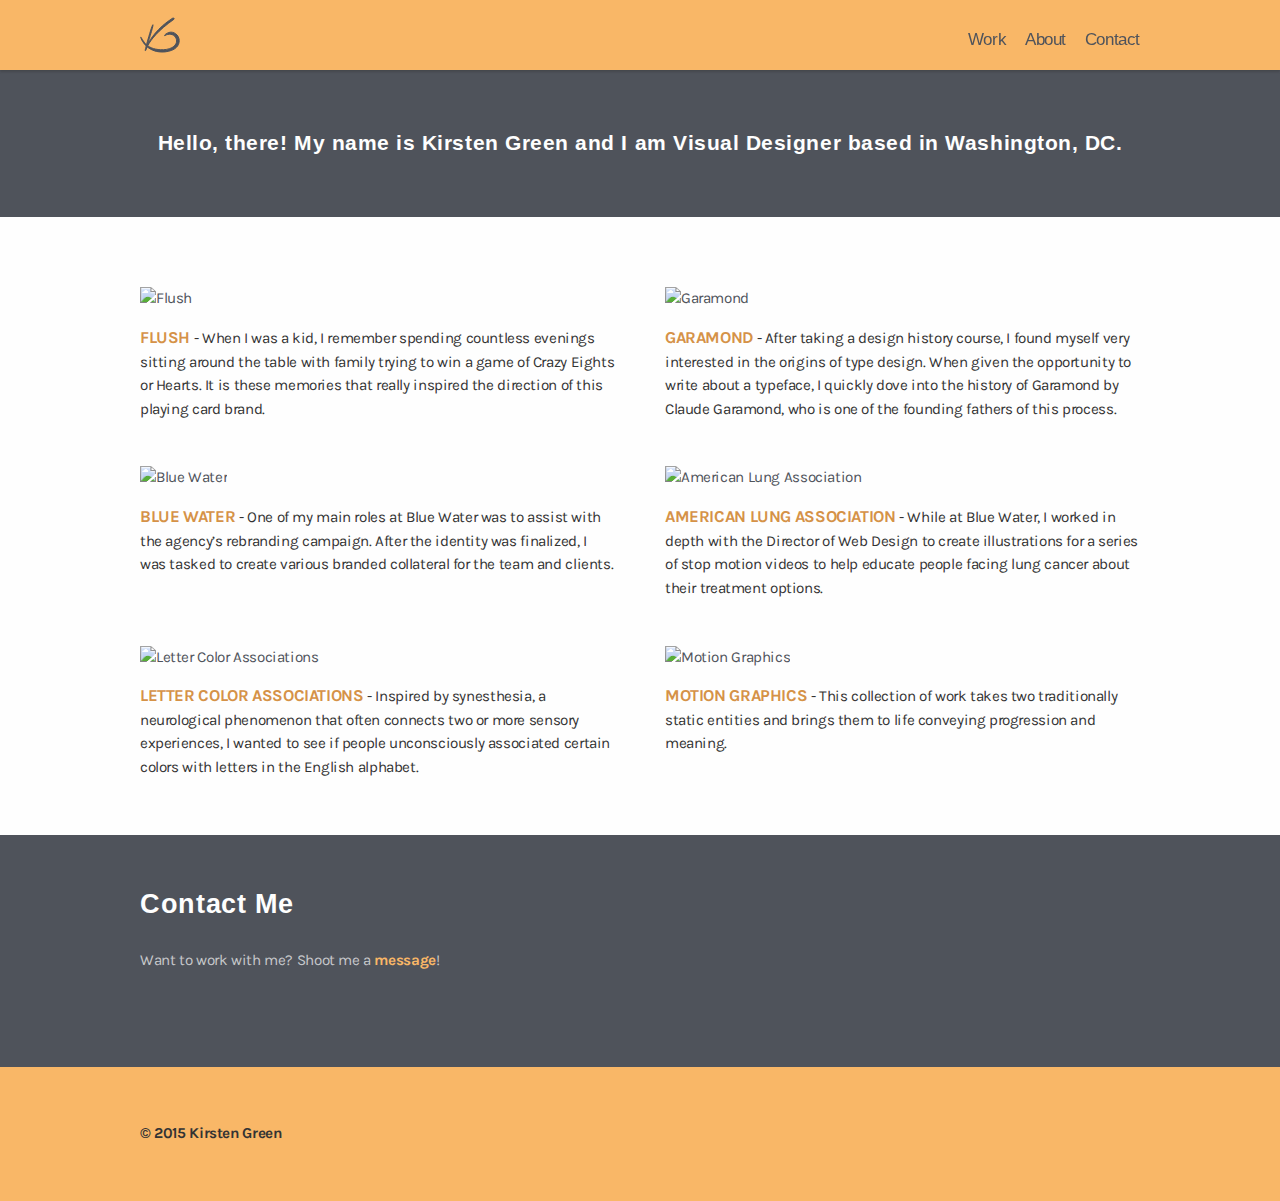
==== index.html @ ccdca575 "update: 04/20/15" ====
<!Doctype html>
<html lang="en-us">    
    <head>
        <meta charset="UTF-8">
        <title>Kirsten Green Design</title>
        <meta name="author" content="Kirsten Green">
        <meta name="description" content="Hello! My name is Kirsten Green and I am Visual Designer based in Washington, DC.">
        <meta name="viewport" content="width=device-width, initial-scale=1, maximum-scale=1">
        <link rel="icon" type="image/png" href="img/favicon.png">
        <link rel="stylesheet" href="css/normalize.css">
        <link rel="stylesheet" href="css/main.css">
        <link rel="stylesheet" href="//maxcdn.bootstrapcdn.com/font-awesome/4.3.0/css/font-awesome.min.css">
        <link rel="stylesheet" href="http://code.ionicframework.com/ionicons/2.0.1/css/ionicons.min.css">
        <script>
            (function(i,s,o,g,r,a,m){i['GoogleAnalyticsObject']=r;i[r]=i[r]||function(){
                (i[r].q=i[r].q||[]).push(arguments)},i[r].l=1*new Date();a=s.createElement(o),
                m=s.getElementsByTagName(o)[0];a.async=1;a.src=g;m.parentNode.insertBefore(a,m)
            })(window,document,'script','//www.google-analytics.com/analytics.js','ga');
            
            ga('create', 'UA-61855509-1', 'auto');
            ga('send', 'pageview');
        </script>
    </head>
    <body>
        <header>
            <div class="header-container group">
                <div class="logo">
                    <a data-scroll-nav="0"><img src="/img/kg-logo.svg" alt="Logo"></a>
                </div>
                <div class="nav">
                    <ul>
                        <li><a data-scroll-nav="1">Work</a></li>
                        <li><a href="/about.html">About</a></li>
                        <li><a data-scroll-nav="2">Contact</a></li>
                    </ul>
                </div>
            </div>
        </header>
        <div id="content">
            <div class="blue-bg" data-scroll-index="0">
                <div class="container intro">
                    <h2>Hello, there! My name is Kirsten Green and I am Visual Designer based in Washington, DC.</h2>
                </div>
            </div>
            <div class="white-bg" data-scroll-index="1">
                <div class="container work">
                    <div class="row group">
                        <div class="col-1">
                            <a href="/work/flush.html"><img src="http://placehold.it/800x500" class="cover" alt="Flush"></a>
                            <p class="show"><span class="title">Flush</span></p>
                            <p class="hide"><span class="title">Flush</span> - When I was a kid, I remember spending countless evenings sitting around the table with family trying to win a game of Crazy Eights or Hearts. It is these memories that really inspired the direction of this playing card brand.</p>
                        </div>
                        <div class="col-2">
                            <a href="/work/garamond.html"><img src="http://placehold.it/800x500" class="cover" alt="Garamond"></a>
                            <p class="show"><span class="title">Garamond</span></p>
                            <p class="hide"><span class="title">Garamond</span> - After taking a design history course, I found myself very interested in the origins of type design. When given the opportunity to write about a typeface, I quickly dove into the history of Garamond by Claude Garamond, who is one  of the founding fathers of this process.</p>
                        </div>
                    </div>
                    <div class="row group">
                        <div class="col-1">
                            <a href="/work/blue-water.html"><img src="http://placehold.it/800x500" class="cover" alt="Blue Water"></a>
                            <p class="show"><span class="title">Blue Water</span></p>
                            <p class="hide"><span class="title">Blue Water</span> - One of my main roles at  Blue Water was to assist with the agency’s rebranding campaign. After the identity was finalized, I was tasked to create various branded collateral for the team and clients.</p>
                        </div>
                        <div class="col-2">
                            <a href="/work/american-lung-association.html"><img src="http://placehold.it/800x500" class="cover" alt="American Lung Association"></a>
                            <p class="show"><span class="title">American Lung Association</span></p>
                            <p class="hide"><span class="title">American Lung Association</span> - While at Blue Water, I worked in depth with the Director of Web Design to create illustrations for a series of stop motion videos to help educate people facing lung cancer about their treatment options.</p>
                        </div>
                    </div>
                    <div class="row group">
                        <div class="col-1">
                            <a href="/work/letter-color-associations.html"><img src="http://placehold.it/800x500" class="cover" alt="Letter Color Associations"></a>
                            <p class="show"><span class="title">Letter Color Associations</span></p>
                            <p class="hide"><span class="title">Letter Color Associations</span> - Inspired by synesthesia, a neurological phenomenon that often connects two or more sensory experiences, I wanted to see  if people unconsciously associated certain colors with letters in the English alphabet.</p>
                        </div>
                        <div class="col-2">
                            <a href="/work/motion-graphics.html"><img src="http://placehold.it/800x500" class="cover" alt="Motion Graphics"></a>
                            <p class="show"><span class="title">Motion Graphics</span></p>
                            <p class="hide"><span class="title">Motion Graphics</span> - This collection of work takes two traditionally static entities and brings them to life conveying progression and meaning.</p>
                        </div>
                    </div>
                </div>
            </div>
<!--
            <div class="lightgold-bg">
                <div class="container about group">
                    
                </div>
            </div>
-->
            <div class="blue-bg" data-scroll-index="2">
                <div class="container contact group">
                    <h1>Contact Me</h1>
                    <div class="col-1">
                        <p>Want to work with me? Shoot me a <span class="text-sized-link"><a href="mailto:hello@kirstengreen.com?Subject=Hello!">message</a></span>! </p>
                        <ul>
                            <li><a href="https://dribbble.com/kirstengreen_" target="_blank"><i class="ion-social-dribbble-outline ion-lg"></i></a></li>
                            <li><a href="http://www.linkedin.com/in/greenkirsten" target="_blank"><i class="ion-social-linkedin ion-lg"></i></a></li>
<!--                            <li><a href="http://kirstengreendesign.tumblr.com" target="_blank"><i class="ion-social-tumblr ion-lg"></i></a></li>-->
                            <li><a href="https://twitter.com/kirstengreen_" target="_blank"><i class="ion-social-twitter ion-lg"></i></a></li>
                            <li><a href="http://instagram.com/kirstengreen_/" target="_blank"><i class="ion-social-instagram-outline ion-lg"></i></a></li>
                        </ul>
                    </div>
                </div>
            </div>    
        </div>
        <footer>
            <div class="gold-bg">
                <div class="container footer group">
                    <p><span class="bold">&#169; 2015 Kirsten Green</span></p>
                </div>
            </div>    
        </footer>
    </body>
<!--scripts-->
    <script src="/js/jquery-1.11.2.min.js" type="text/javascript"></script>
    <script src="/js/scrollIt.min.js" type="text/javascript"></script>
    <script>    
        $(function(){
        $.scrollIt();
        });
    </script>
</html>
---- css/main.css ----
@import url(http://fonts.googleapis.com/css?family=Arimo:700);
@import url(http://fonts.googleapis.com/css?family=Karla:400,700);


/* -------------------- UNIVERSAL STYLES */


body {
    background: rgb(249, 183, 103);
    font-family: 'Karla', sans-serif;
    color: #333;
    font-size: .95em;
    line-height: 1.55em;
    letter-spacing: -0.025em;
}

.container {
    margin: 0 auto;
    padding-top: 40px;
    padding-bottom: 40px;
    width: 85%;
    max-width: 1000px;
}

.hide {
    display: none;
}

.show {
    display: inherit;
    text-align: center;
}


/* -------------------- CONTAINER BACKGROUND BASE COLORS */


.lightgold-bg {
    background: rgb(253, 233, 209);
} 
.gold-bg {
    background: rgb(249, 183, 103);
}
.blue-bg {
    background: rgb(79, 83, 91);
}
.white-bg {
    background: rgb(254, 254, 254);
}


/* -------------------- TEXT STYLES */


h1 {
    font-family: 'Arimo', sans-serif;
    font-size: 1.75em;
    letter-spacing: .025em;
}

.about h1, .secondary-nav h1 {
    color: rgb(79, 83, 91);
}

.contact h1 {
    color: rgb(254, 254, 254);
}

h2 {
    font-family: 'Arimo', sans-serif;
    font-size: 1.5em;
    line-height: 1.5em;
    letter-spacing: .025em;
}

.intro h2 {
    color: rgb(254, 254, 254);
    font-size: 1.2em;
}

.work-title h2 {
    color: rgb(254, 254, 254);
    text-transform: uppercase;
    font-size: 2em;
    line-height: 1.2em;
}

.bold {
    font-weight: 700;
}

.bold-caps {
    font-size: 1.1em;
    font-weight: 700;
    text-transform: uppercase;
}

.title {
    font-weight: 700;
    text-transform: uppercase;
    font-size: 1.1em;
    color: rgb(213, 146, 71);   
}

.intro p, .work-title p, .contact p {
    color: rgba(254, 254, 254, .7);
}

.ion-lg {
    font-size: 1.5em;
}

.ion-arrow {
    font-size: 1em;
}

.ion-bold {
    font-weight: 700;
}

a {
    color: rgb(79, 83, 91);
    text-decoration: none;
    padding-top: 10px;
    padding-bottom: 10px;
    cursor: pointer;
    transition: 0.5s;
    -webkit-transition: 0.5s;
    -moz-transition: 0.5s;
    -o-transition: 0.5s;
}

a:hover {
    color: rgba(254, 254, 254, 0.8);
    transition: 0.5s;
    -webkit-transition: 0.5s;
    -moz-transition: 0.5s;
    -o-transition: 0.5s;
} 

.work a:hover {
    opacity: 0.75;
}

.about a, .download a, .secondary-nav a {
    color: rgb(213, 146, 71);
    text-decoration: none;
    padding-top: 10px;
    padding-bottom: 10px;
    font-weight: 700;
    font-size: 1.1em;
    transition: 0.5s;
    -webkit-transition: 0.5s;
    -moz-transition: 0.5s;
    -o-transition: 0.5s;
}

.about a:hover, .download a:hover, .secondary-nav a:hover {
    color: rgb(79, 83, 91);
    transition: 0.5s;
    -webkit-transition: 0.5s;
    -moz-transition: 0.5s;
    -o-transition: 0.5s;
}

.intro a, .work-title a, .contact a {
    color: rgb(249, 183, 103);
    text-decoration: none;
    padding-top: 10px;
    padding-bottom: 10px;
    font-weight: 700;
    font-size: 1.1em;
    transition: 0.5s;
    -webkit-transition: 0.5s;
    -moz-transition: 0.5s;
    -o-transition: 0.5s;
}

.intro a:hover, .work-title a:hover, .contact a:hover {
    color: rgba(254, 254, 254, 0.8);
    transition: 0.5s;
    -webkit-transition: 0.5s;
    -moz-transition: 0.5s;
    -o-transition: 0.5s;
}

.text-sized-link a {
    font-size: 1em;
}

.caption {
    font-size: .95em;
    text-align: center;
}


/* -------------------- HEADER STYLES */


header {
    background: rgb(249, 183, 103);
    box-shadow: 0 2px 2px rgba(51, 51, 51, 0.35);
    position: fixed;
    display: block;
    z-index: 1;
    height: 70px;
    width: 100%;
}

.header-container {
    margin: 0 auto;
    width: 85%;
    max-width: 1000px;
}

.logo {
    float: left;
    max-height: 40px;
    max-width: 40px;
    margin-top: 15px;
}

.logo img {
    width: 100%; 
}

.nav {
    float: right;
    margin-top: 13px;
}

.nav li {
    display: inline;
    padding-left: 15px;
    font-family: 'Arimo', sans-serif;
    font-size: 1.15em;
}

.nav li:first-child {
    padding-left: 0px;
}

/* -------------------- HOMEPAGE CONTENT STYLES */


.intro, .work-title {
    padding-top: 110px;
}

.cover, .img-gallery {
    width: 100%;
    padding-top: 30px;
}

.video-row {
    padding-top: 30px;
}

.video {
	position: relative;
	padding-bottom: 56.25%;
}

.video iframe {
	position: absolute;
	width: 100%;
	height: 100%;
}

.about ul, .contact ul {
    list-style-position: outside;
    padding: 0px;
}

.about li, .contact li {
    display: inline-block;
    margin-right: 10px;
}


/* -------------------- WORK CONTENT STYLES */


.snav-col-1 {
    display: none;
    }

.snav-col-2, .social-col {
    text-align: center;
}



/* -------------------- RESUME CONTENT STYLES */


.padded-row {
    padding-bottom: 40px;
}


/* -------------------- CLEARFIX */


.group:after {
    content: "";
    display: table;
    clear: both;
}


/* -------------------- MEDIA QUERIES */


/* Larger than mobile */
@media (min-width: 320px) { }


/* Larger than phablet */
@media (min-width: 640px) { 

    /* DISPLAY STYLES*/
    .show {
        display: none;
    }
    
    .hide {
        display: inherit;
    }
    
    /* STYLES */
    
    .intro h2 {
    font-size: 1.4em;
    }
    
    /* SECONDARY NAV COLUMNS */   
    .snav-col-1 {
        display: inherit;
        float:left;
        width: 47.5%;
    }

    .snav-col-2 {
        float: right;
        width: 47.5%;
        text-align: right;
    }
}


/* Larger than tablet */
@media (min-width: 768px) {
    
    /* SECONDARY NAV COLUMNS */   
    .snav-col-1, .contact-col-1 {
        float:left;
        width: 47.5%;
    }

    .snav-col-2, .contact-col-2 {
        float: right;
        width: 47.5%;
    }
    
}


/* Larger than desktop */
@media (min-width: 960px) {
    
    /* COLUMNS */
        /* COLUMNS */   
    .col-1 {
        float:left;
        width: 47.5%;
    }

    .col-2 {
        float: right;
        width: 47.5%;
    }

    
    /* STYLES */
    .intro, .work-title {
        text-align: center;
    }
    
}


/* Larger than Desktop HD */
@media (min-width: 1200px) {
 
    
}
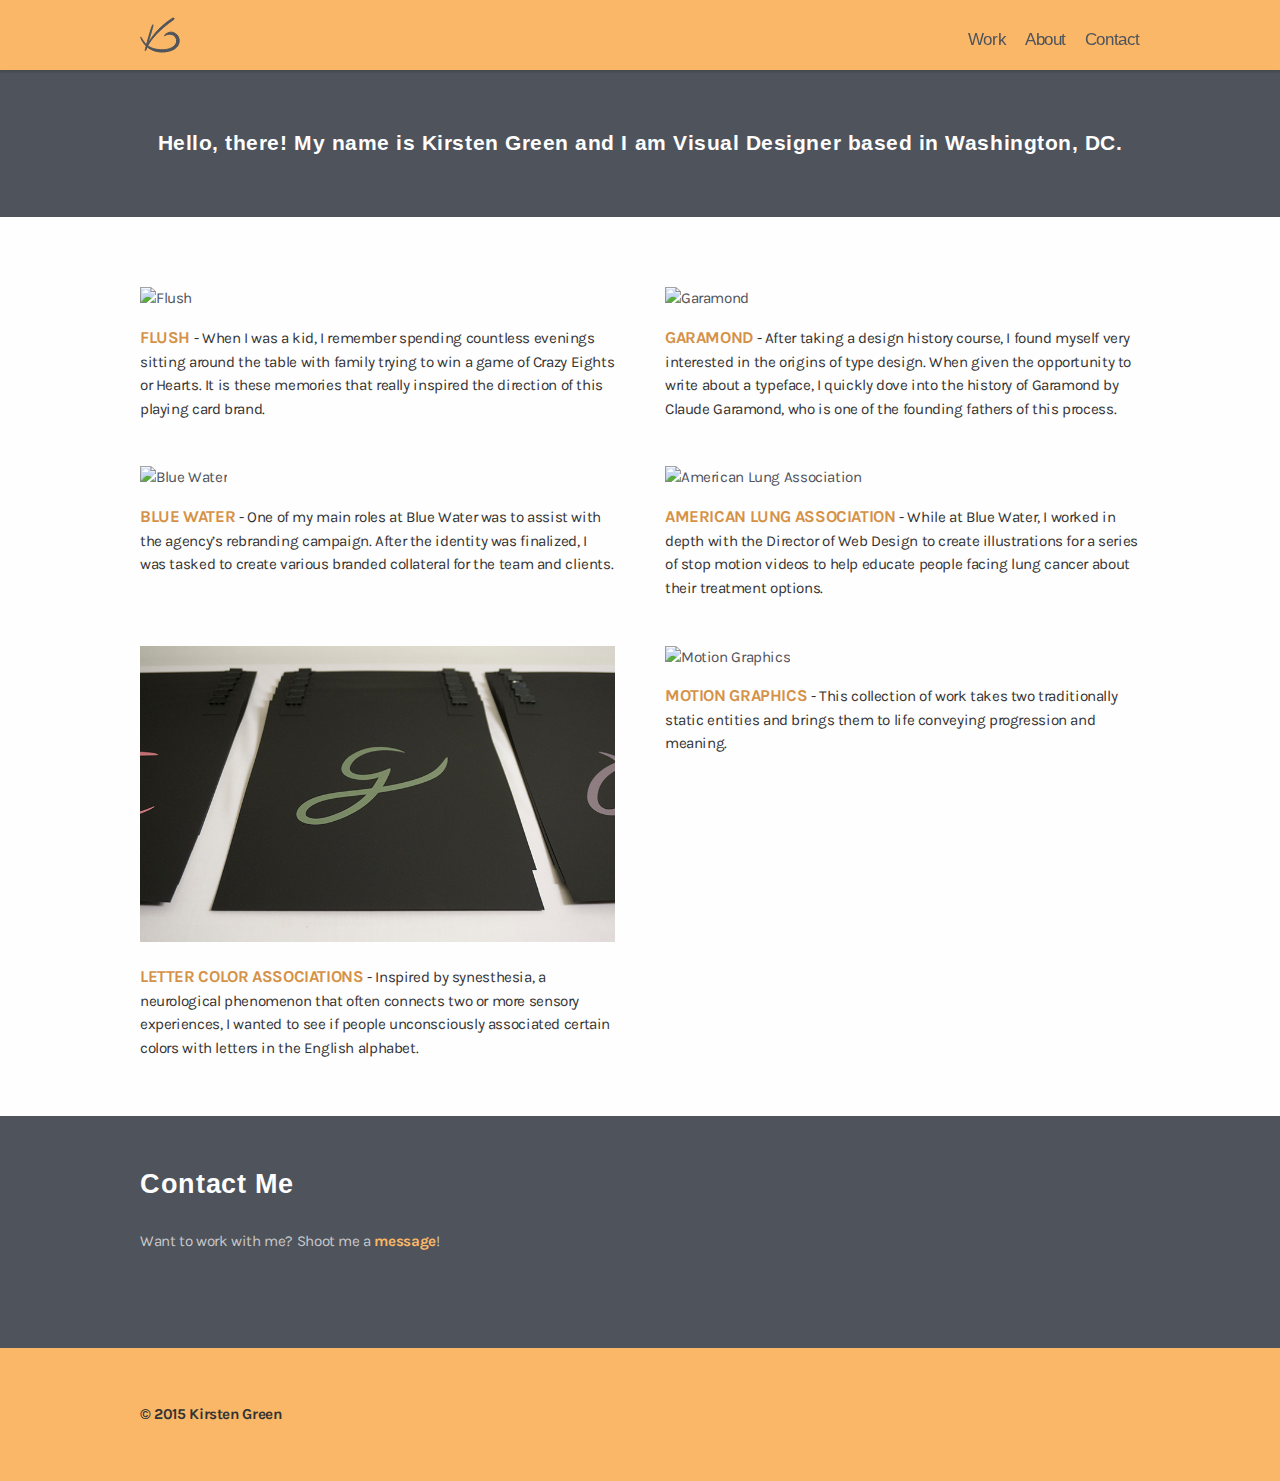
==== commit 8ea6f3b0: "update: 04/22/15" ====
--- a/index.html
+++ b/index.html
@@ -70,7 +70,7 @@
                     </div>
                     <div class="row group">
                         <div class="col-1">
-                            <a href="/work/letter-color-associations.html"><img src="http://placehold.it/800x500" class="cover" alt="Letter Color Associations"></a>
+                            <a href="/work/letter-color-associations.html"><img src="/img/covers/letter-color-associations-cover.jpg" class="cover" alt="Letter Color Associations"></a>
                             <p class="show"><span class="title">Letter Color Associations</span></p>
                             <p class="hide"><span class="title">Letter Color Associations</span> - Inspired by synesthesia, a neurological phenomenon that often connects two or more sensory experiences, I wanted to see  if people unconsciously associated certain colors with letters in the English alphabet.</p>
                         </div>
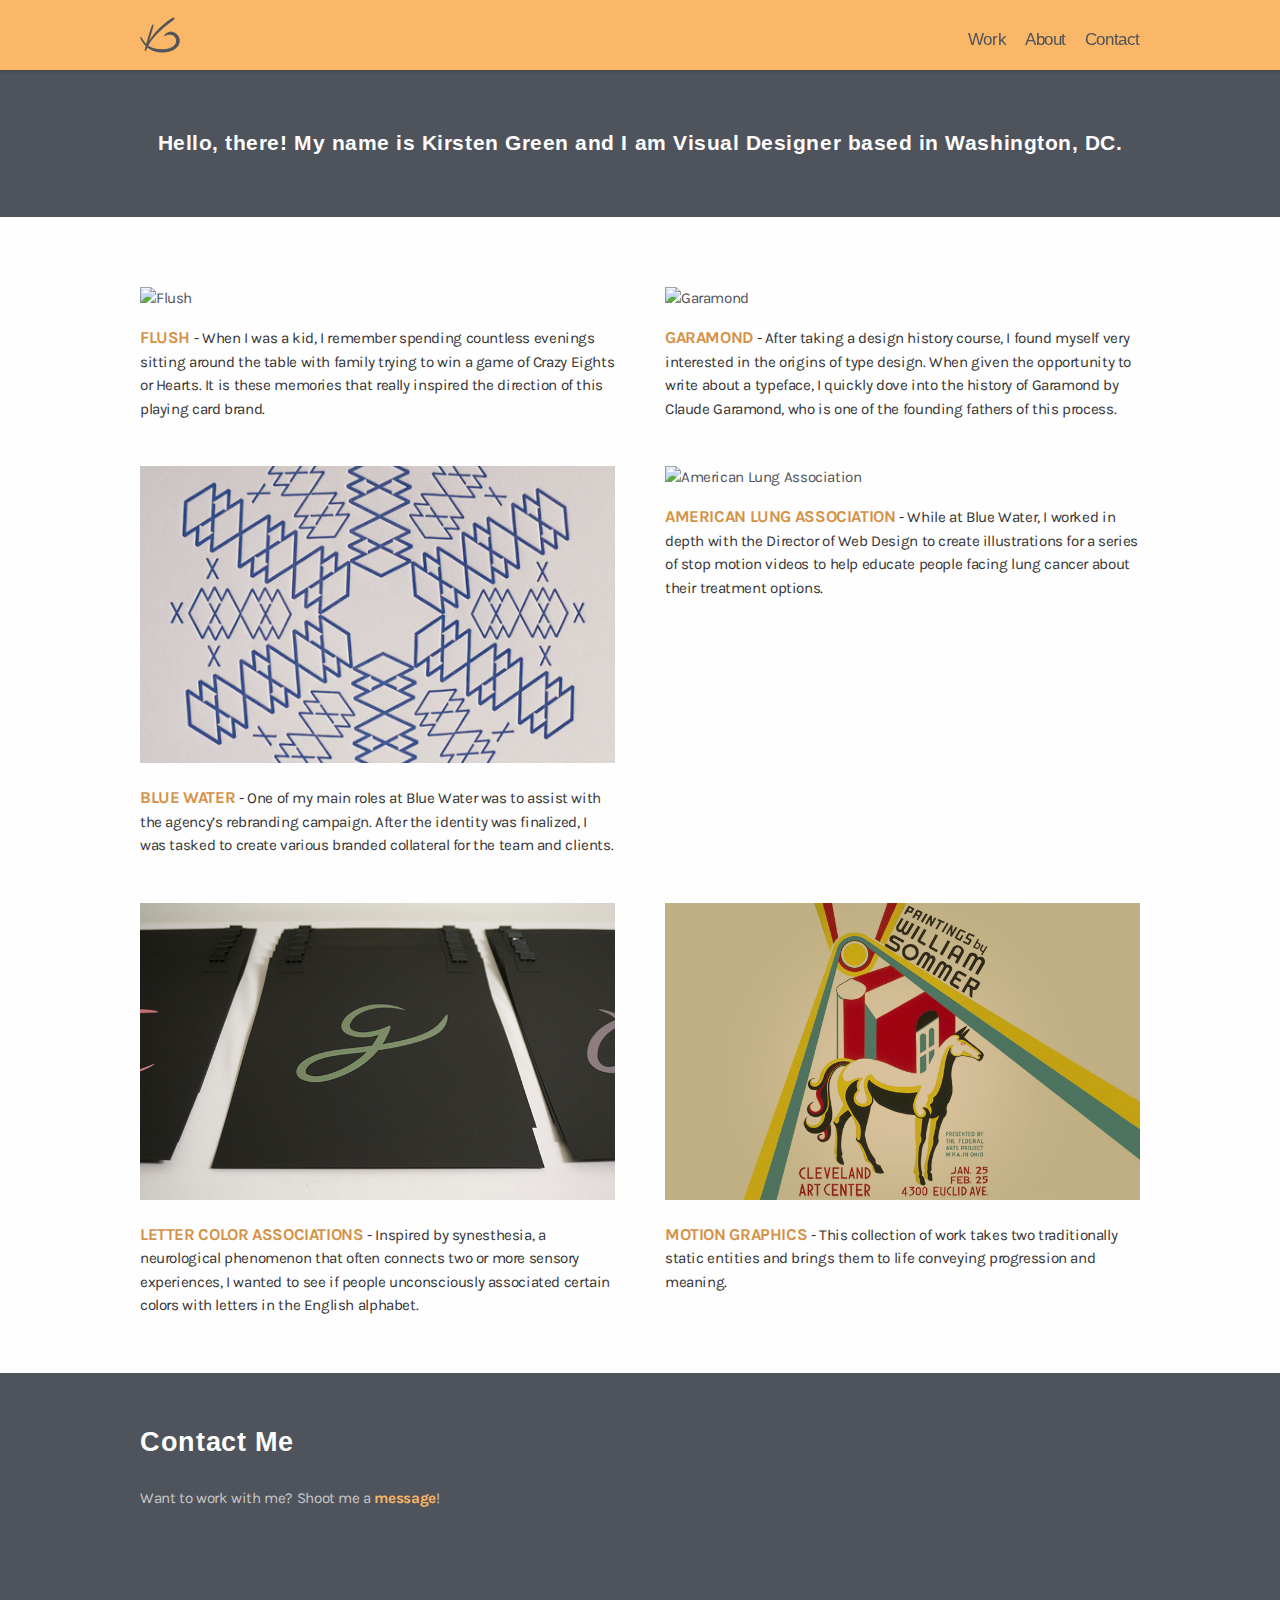
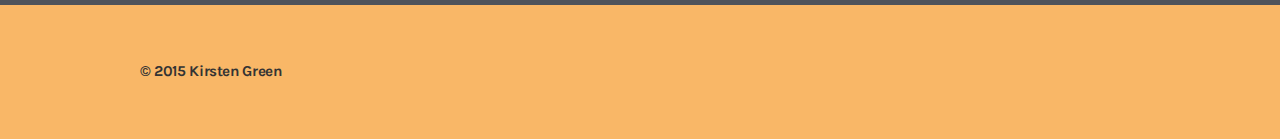
==== commit e5a613bc: "update: 04/22/15" ====
--- a/index.html
+++ b/index.html
@@ -45,50 +45,43 @@
             <div class="white-bg" data-scroll-index="1">
                 <div class="container work">
                     <div class="row group">
-                        <div class="col-1">
+                        <div class="col-1 top-padding">
                             <a href="/work/flush.html"><img src="http://placehold.it/800x500" class="cover" alt="Flush"></a>
                             <p class="show"><span class="title">Flush</span></p>
                             <p class="hide"><span class="title">Flush</span> - When I was a kid, I remember spending countless evenings sitting around the table with family trying to win a game of Crazy Eights or Hearts. It is these memories that really inspired the direction of this playing card brand.</p>
                         </div>
-                        <div class="col-2">
+                        <div class="col-2 top-padding">
                             <a href="/work/garamond.html"><img src="http://placehold.it/800x500" class="cover" alt="Garamond"></a>
                             <p class="show"><span class="title">Garamond</span></p>
                             <p class="hide"><span class="title">Garamond</span> - After taking a design history course, I found myself very interested in the origins of type design. When given the opportunity to write about a typeface, I quickly dove into the history of Garamond by Claude Garamond, who is one  of the founding fathers of this process.</p>
                         </div>
                     </div>
                     <div class="row group">
-                        <div class="col-1">
-                            <a href="/work/blue-water.html"><img src="http://placehold.it/800x500" class="cover" alt="Blue Water"></a>
+                        <div class="col-1 top-padding">
+                            <a href="/work/blue-water.html"><img src="/img/covers/blue-water-cover.jpg" class="cover" alt="Blue Water"></a>
                             <p class="show"><span class="title">Blue Water</span></p>
                             <p class="hide"><span class="title">Blue Water</span> - One of my main roles at  Blue Water was to assist with the agency’s rebranding campaign. After the identity was finalized, I was tasked to create various branded collateral for the team and clients.</p>
                         </div>
-                        <div class="col-2">
+                        <div class="col-2 top-padding">
                             <a href="/work/american-lung-association.html"><img src="http://placehold.it/800x500" class="cover" alt="American Lung Association"></a>
                             <p class="show"><span class="title">American Lung Association</span></p>
                             <p class="hide"><span class="title">American Lung Association</span> - While at Blue Water, I worked in depth with the Director of Web Design to create illustrations for a series of stop motion videos to help educate people facing lung cancer about their treatment options.</p>
                         </div>
                     </div>
                     <div class="row group">
-                        <div class="col-1">
+                        <div class="col-1 top-padding">
                             <a href="/work/letter-color-associations.html"><img src="/img/covers/letter-color-associations-cover.jpg" class="cover" alt="Letter Color Associations"></a>
                             <p class="show"><span class="title">Letter Color Associations</span></p>
                             <p class="hide"><span class="title">Letter Color Associations</span> - Inspired by synesthesia, a neurological phenomenon that often connects two or more sensory experiences, I wanted to see  if people unconsciously associated certain colors with letters in the English alphabet.</p>
                         </div>
-                        <div class="col-2">
-                            <a href="/work/motion-graphics.html"><img src="http://placehold.it/800x500" class="cover" alt="Motion Graphics"></a>
+                        <div class="col-2 top-padding">
+                            <a href="/work/motion-graphics.html"><img src="/img/covers/motion-cover.jpg" class="cover" alt="Motion Graphics"></a>
                             <p class="show"><span class="title">Motion Graphics</span></p>
                             <p class="hide"><span class="title">Motion Graphics</span> - This collection of work takes two traditionally static entities and brings them to life conveying progression and meaning.</p>
                         </div>
                     </div>
                 </div>
             </div>
-<!--
-            <div class="lightgold-bg">
-                <div class="container about group">
-                    
-                </div>
-            </div>
--->
             <div class="blue-bg" data-scroll-index="2">
                 <div class="container contact group">
                     <h1>Contact Me</h1>
--- a/css/main.css
+++ b/css/main.css
@@ -113,8 +113,17 @@
     font-size: 1.5em;
 }
 
-.ion-arrow {
-    font-size: 1em;
+.ion-arrow-left, .ion-arrow-right {
+    font-size: 1.3em;
+    vertical-align: -2px; 
+}
+
+.ion-arrow-left {
+    padding-right: 2px;
+}
+
+.ion-arrow-right {
+    padding-left: 2px;
 }
 
 .ion-bold {
@@ -250,9 +259,12 @@
     padding-top: 110px;
 }
 
-.cover, .img-gallery {
+.top-padding {
+    padding-top: 30px;
+}
+
+.cover {
     width: 100%;
-    padding-top: 30px;
 }
 
 .video-row {
@@ -284,6 +296,11 @@
 /* -------------------- WORK CONTENT STYLES */
 
 
+.img-gallery {
+    width: 100%;
+    padding-top: 30px;
+}
+
 .snav-col-1 {
     display: none;
     }
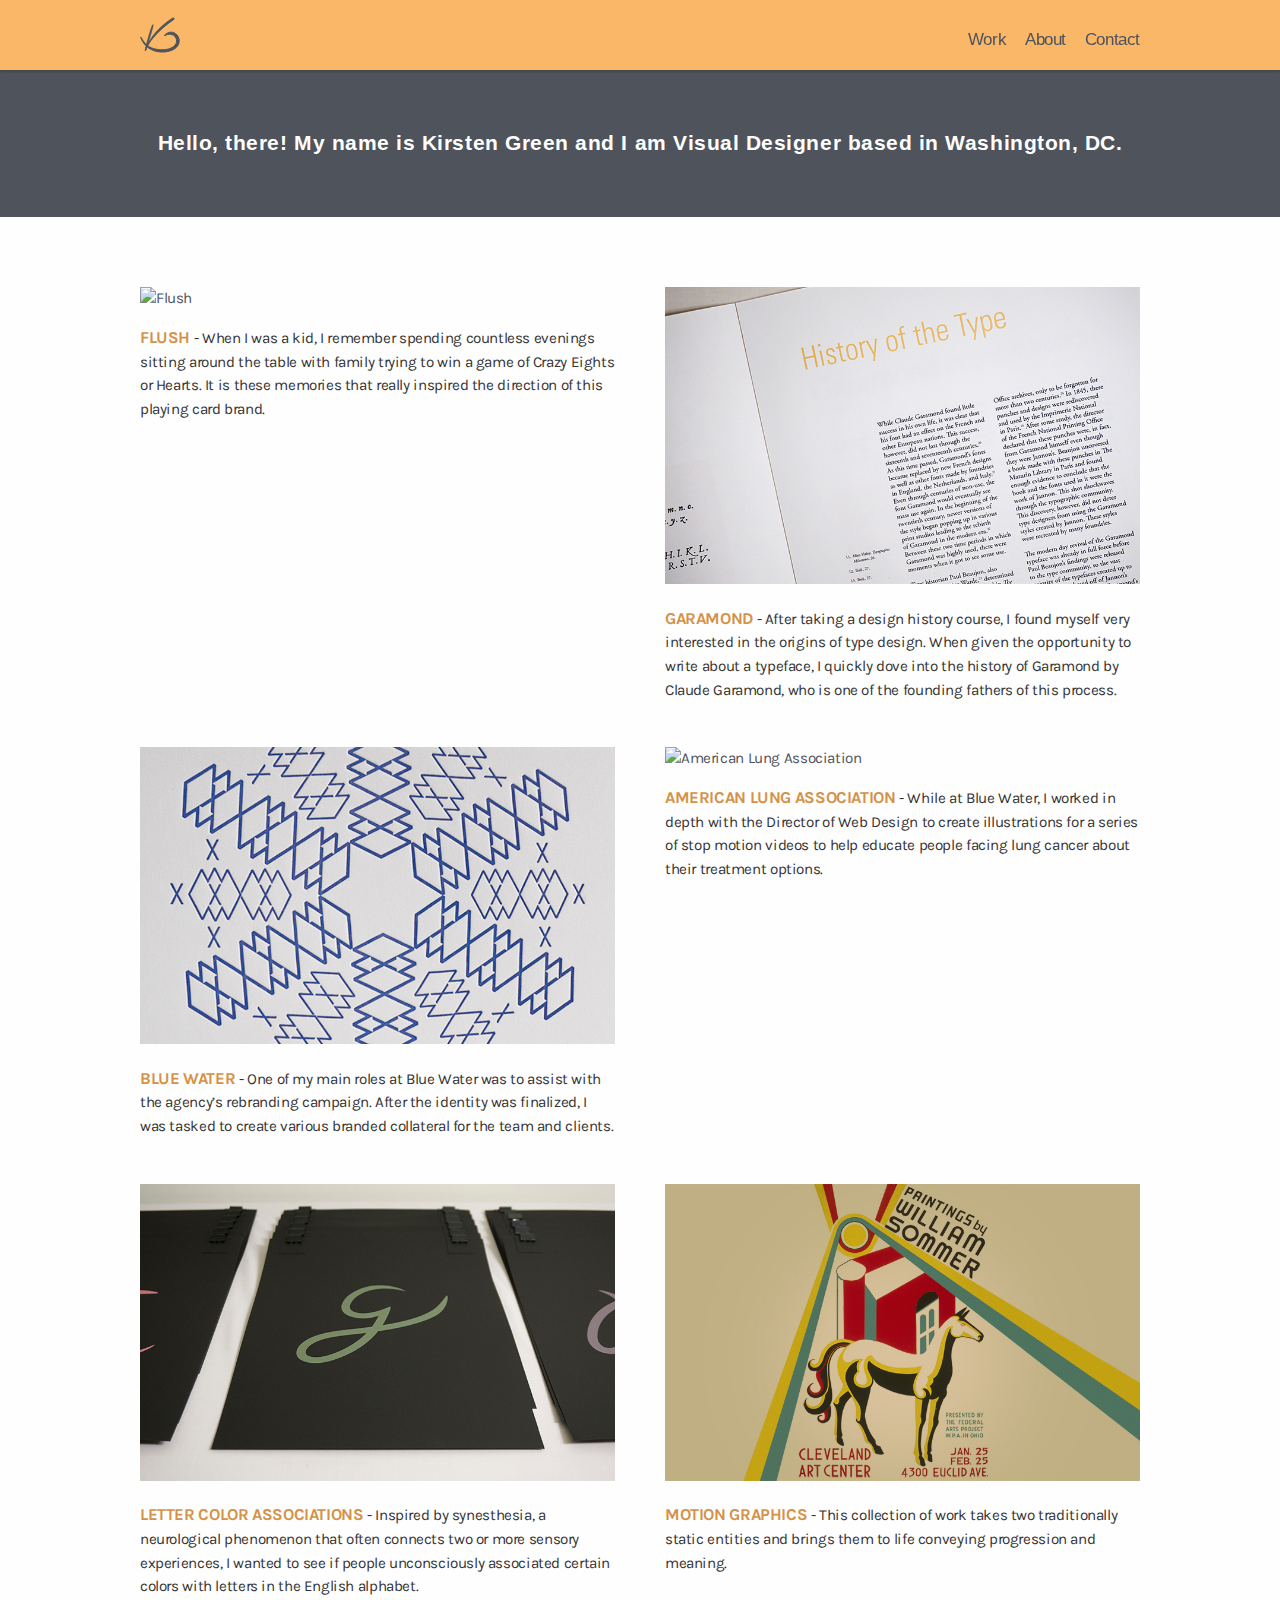
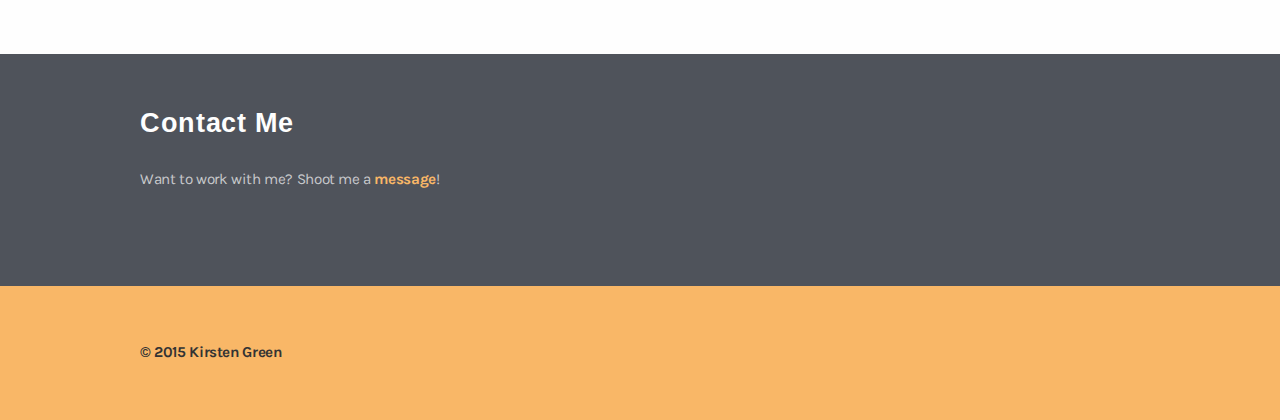
==== commit 05cb7e25: "updated: 04/24/15" ====
--- a/index.html
+++ b/index.html
@@ -51,7 +51,7 @@
                             <p class="hide"><span class="title">Flush</span> - When I was a kid, I remember spending countless evenings sitting around the table with family trying to win a game of Crazy Eights or Hearts. It is these memories that really inspired the direction of this playing card brand.</p>
                         </div>
                         <div class="col-2 top-padding">
-                            <a href="/work/garamond.html"><img src="http://placehold.it/800x500" class="cover" alt="Garamond"></a>
+                            <a href="/work/garamond.html"><img src="/img/covers/garamond-cover.jpg" class="cover" alt="Garamond"></a>
                             <p class="show"><span class="title">Garamond</span></p>
                             <p class="hide"><span class="title">Garamond</span> - After taking a design history course, I found myself very interested in the origins of type design. When given the opportunity to write about a typeface, I quickly dove into the history of Garamond by Claude Garamond, who is one  of the founding fathers of this process.</p>
                         </div>
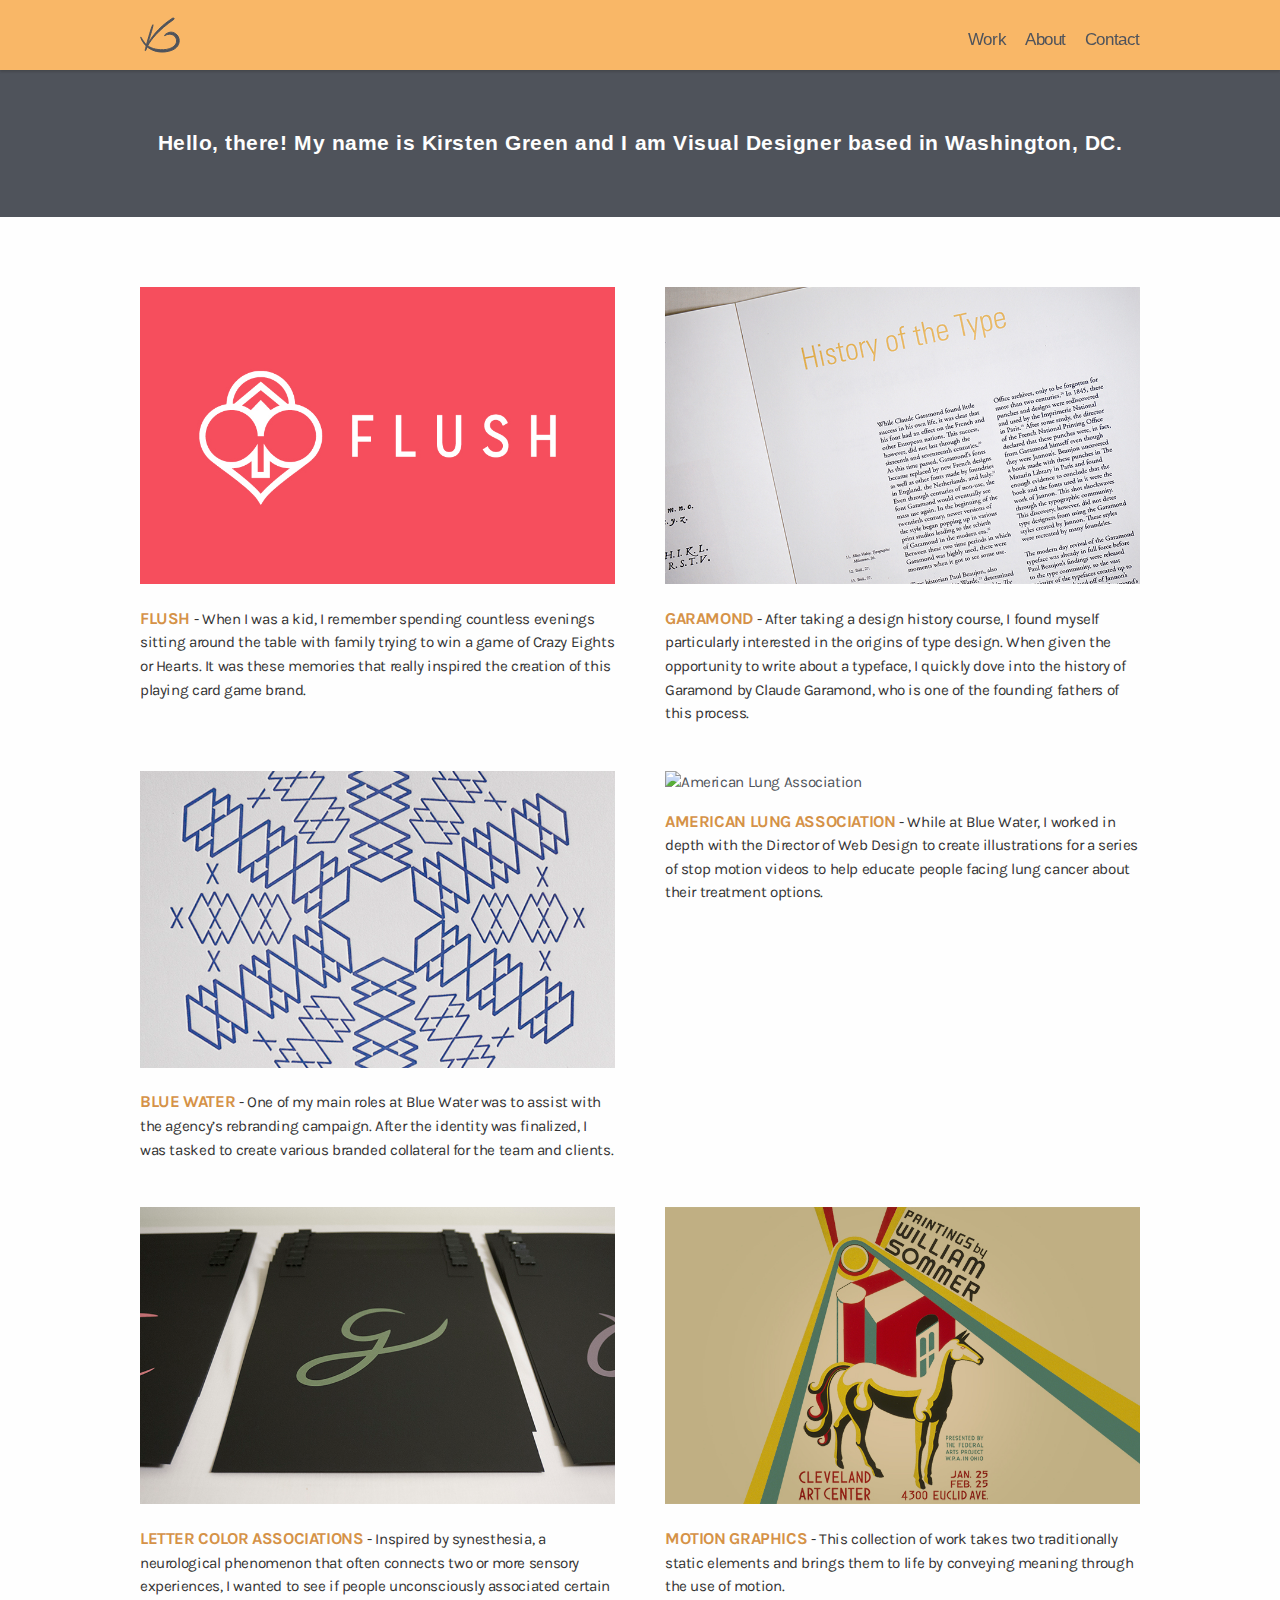
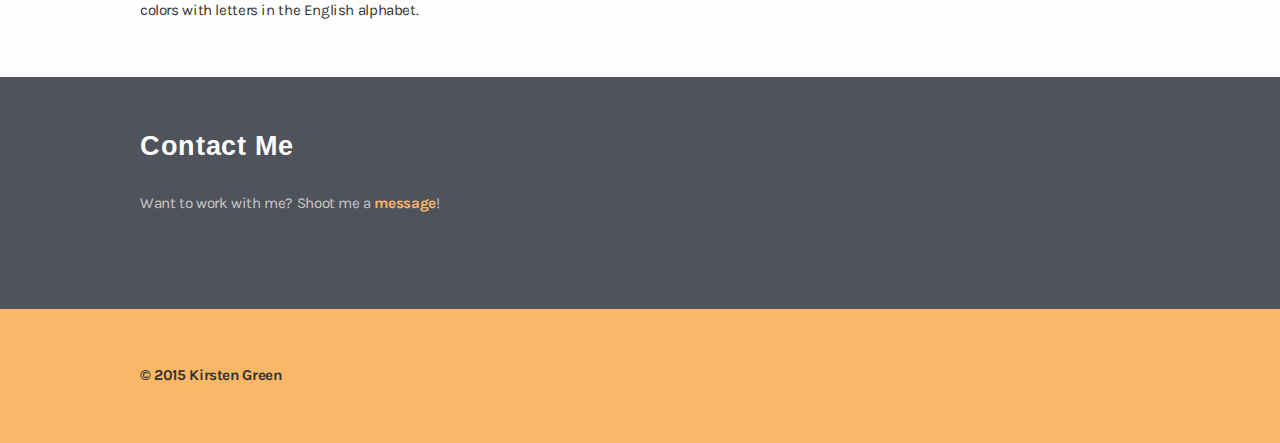
==== commit daf93544: "update: 04/24/15" ====
--- a/index.html
+++ b/index.html
@@ -46,14 +46,14 @@
                 <div class="container work">
                     <div class="row group">
                         <div class="col-1 top-padding">
-                            <a href="/work/flush.html"><img src="http://placehold.it/800x500" class="cover" alt="Flush"></a>
+                            <a href="/work/flush.html"><img src="/img/covers/flush-cover.jpg" class="cover" alt="Flush"></a>
                             <p class="show"><span class="title">Flush</span></p>
-                            <p class="hide"><span class="title">Flush</span> - When I was a kid, I remember spending countless evenings sitting around the table with family trying to win a game of Crazy Eights or Hearts. It is these memories that really inspired the direction of this playing card brand.</p>
+                            <p class="hide"><span class="title">Flush</span> - When I was a kid, I remember spending countless evenings sitting around the table with family trying to win a game of Crazy Eights or Hearts. It was these memories that really inspired the creation of this playing card game brand.</p>
                         </div>
                         <div class="col-2 top-padding">
                             <a href="/work/garamond.html"><img src="/img/covers/garamond-cover.jpg" class="cover" alt="Garamond"></a>
                             <p class="show"><span class="title">Garamond</span></p>
-                            <p class="hide"><span class="title">Garamond</span> - After taking a design history course, I found myself very interested in the origins of type design. When given the opportunity to write about a typeface, I quickly dove into the history of Garamond by Claude Garamond, who is one  of the founding fathers of this process.</p>
+                            <p class="hide"><span class="title">Garamond</span> - After taking a design history course, I found myself particularly interested in the origins of type design. When given the opportunity to write about a typeface, I quickly dove into the history of Garamond by Claude Garamond, who is one of the founding fathers of this process.</p>
                         </div>
                     </div>
                     <div class="row group">
@@ -77,7 +77,7 @@
                         <div class="col-2 top-padding">
                             <a href="/work/motion-graphics.html"><img src="/img/covers/motion-cover.jpg" class="cover" alt="Motion Graphics"></a>
                             <p class="show"><span class="title">Motion Graphics</span></p>
-                            <p class="hide"><span class="title">Motion Graphics</span> - This collection of work takes two traditionally static entities and brings them to life conveying progression and meaning.</p>
+                            <p class="hide"><span class="title">Motion Graphics</span> - This collection of work takes two traditionally static elements and brings them to life by conveying meaning through the use of motion.</p>
                         </div>
                     </div>
                 </div>
--- a/css/main.css
+++ b/css/main.css
@@ -2,7 +2,7 @@
 
 
 @import url(http://fonts.googleapis.com/css?family=Arimo:700);
-@import url(http://fonts.googleapis.com/css?family=Karla:400,700);
+@import url(http://fonts.googleapis.com/css?family=Karla:400,400italic,700);
 
 
 /* -------------------- UNIVERSAL STYLES */
@@ -109,6 +109,10 @@
     color: rgba(254, 254, 254, .7);
 }
 
+.italic {
+    font-style: italic;
+}
+
 .ion-lg {
     font-size: 1.5em;
 }
@@ -154,7 +158,7 @@
     opacity: 0.75;
 }
 
-.about a, .download a, .secondary-nav a {
+.about a, .work-info a, .download a, .secondary-nav a {
     color: rgb(213, 146, 71);
     text-decoration: none;
     padding-top: 10px;
@@ -167,7 +171,7 @@
     -o-transition: 0.5s;
 }
 
-.about a:hover, .download a:hover, .secondary-nav a:hover {
+.about a:hover, .work-info a:hover, .download a:hover, .secondary-nav a:hover {
     color: rgb(79, 83, 91);
     transition: 0.5s;
     -webkit-transition: 0.5s;
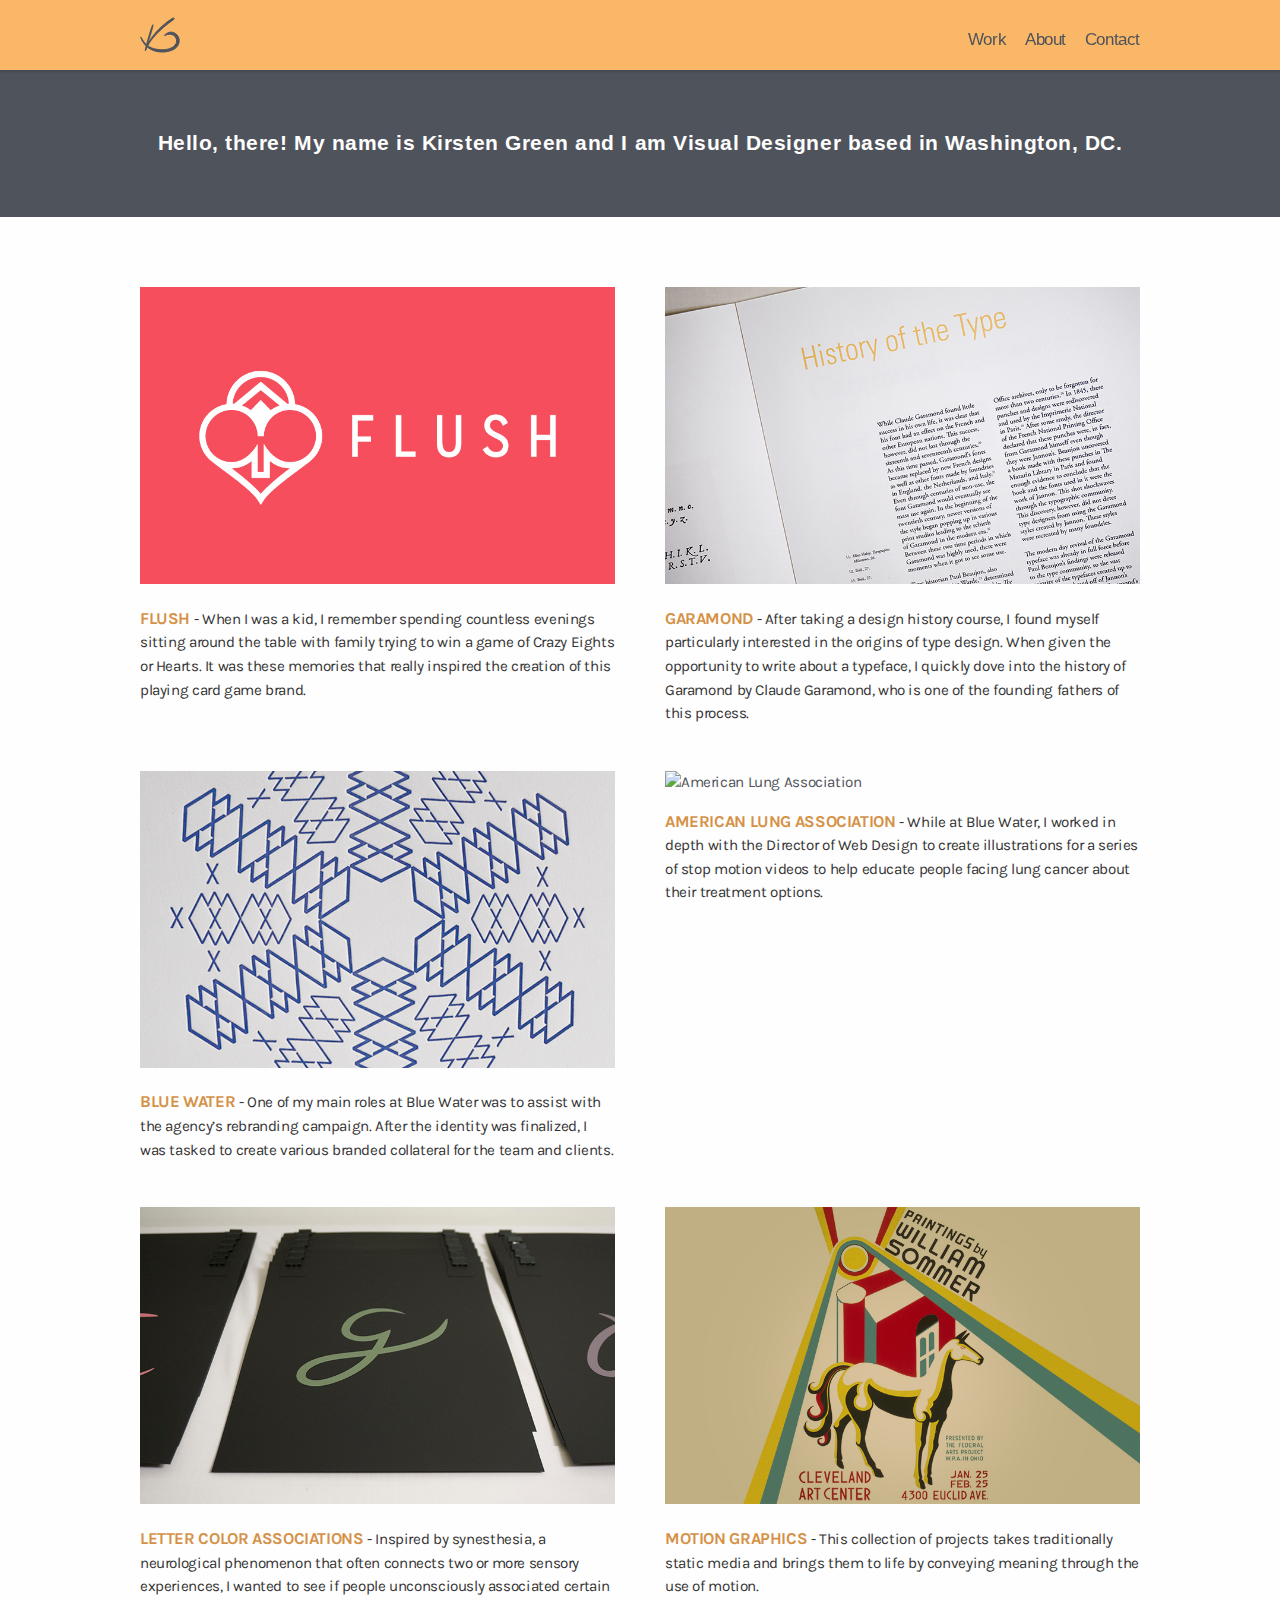
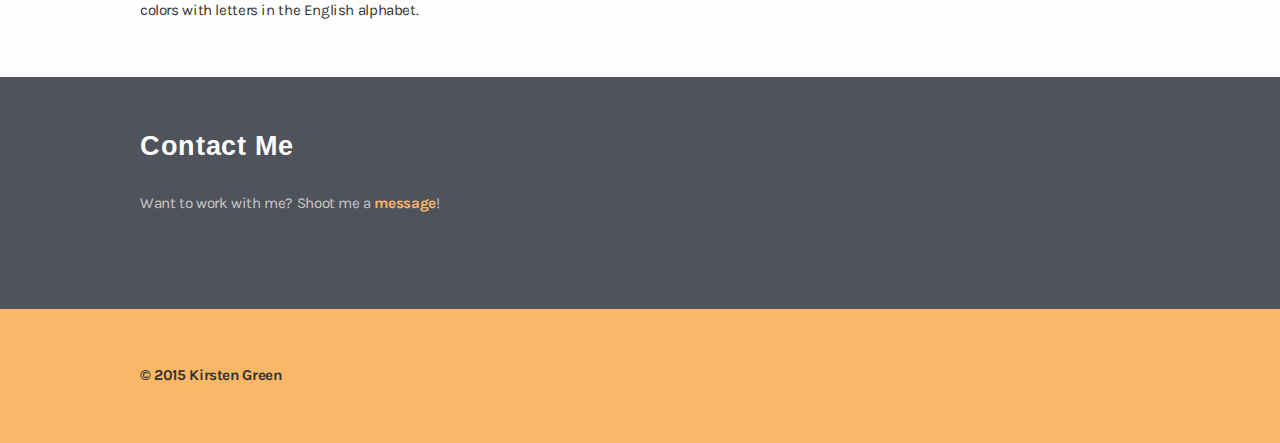
==== commit 57815a65: "update: 04/26/15" ====
--- a/index.html
+++ b/index.html
@@ -77,7 +77,7 @@
                         <div class="col-2 top-padding">
                             <a href="/work/motion-graphics.html"><img src="/img/covers/motion-cover.jpg" class="cover" alt="Motion Graphics"></a>
                             <p class="show"><span class="title">Motion Graphics</span></p>
-                            <p class="hide"><span class="title">Motion Graphics</span> - This collection of work takes two traditionally static elements and brings them to life by conveying meaning through the use of motion.</p>
+                            <p class="hide"><span class="title">Motion Graphics</span> - This collection of projects takes traditionally static media and brings them to life by conveying meaning through the use of motion.</p>
                         </div>
                     </div>
                 </div>
--- a/css/main.css
+++ b/css/main.css
@@ -153,6 +153,14 @@
     -moz-transition: 0.5s;
     -o-transition: 0.5s;
 } 
+
+a:active {
+
+}
+
+a:visited {
+
+}
 
 .work a:hover {
     opacity: 0.75;
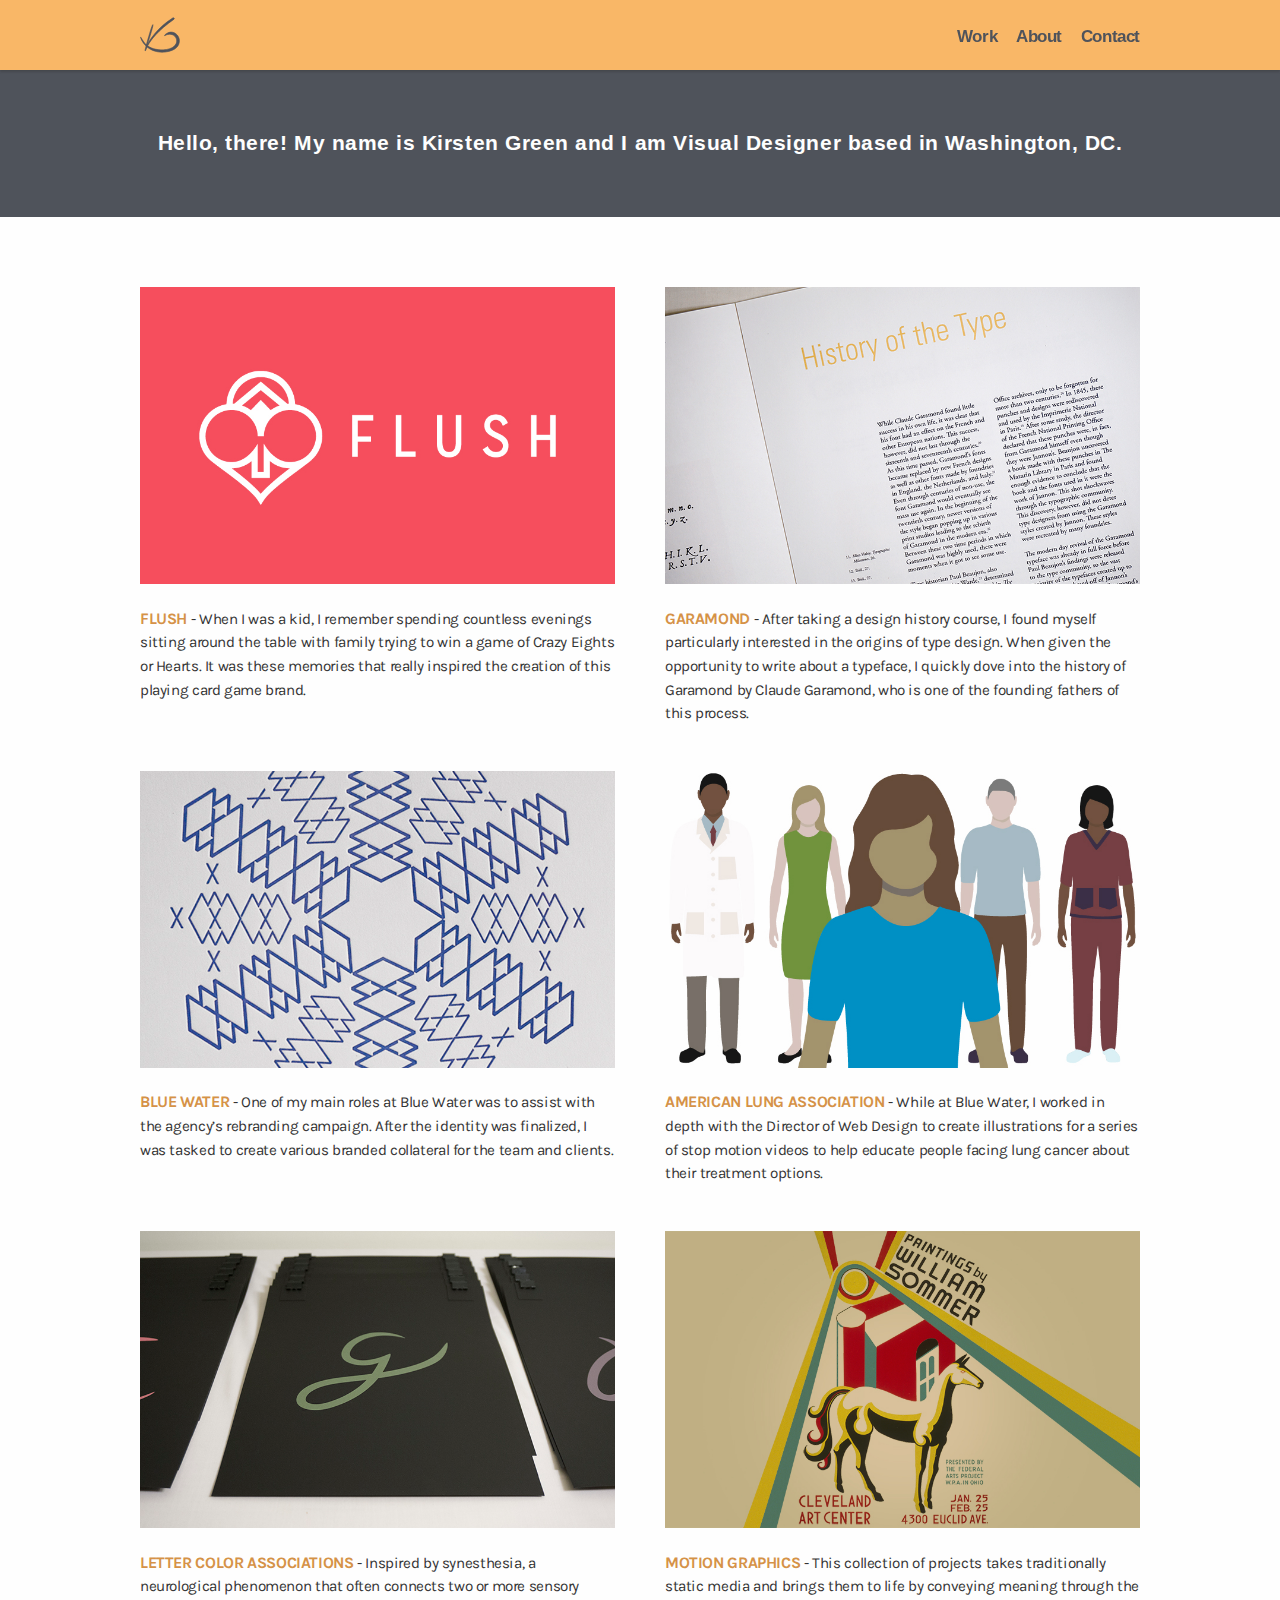
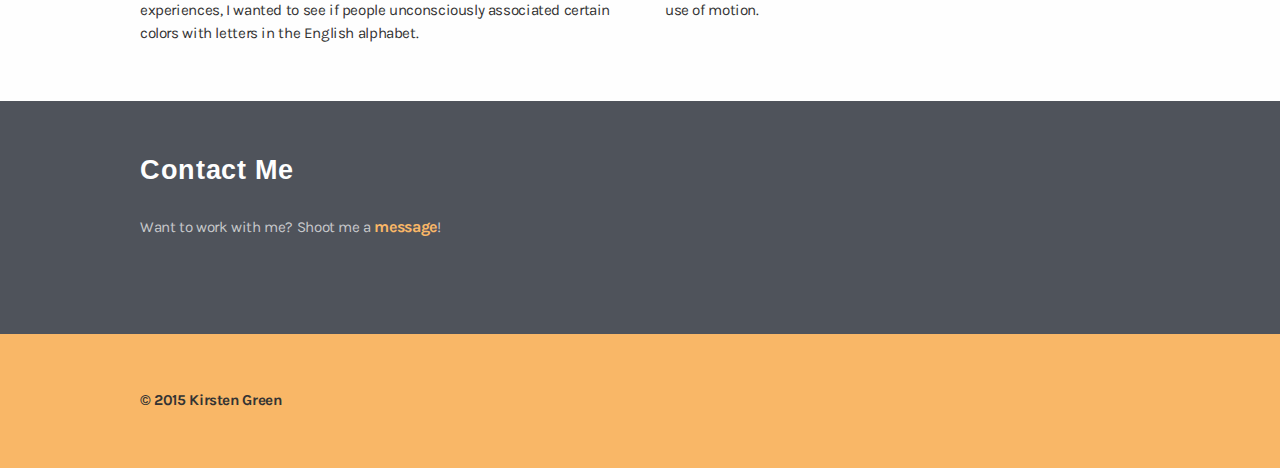
==== commit 60954537: "update: 04/27/15" ====
--- a/index.html
+++ b/index.html
@@ -7,7 +7,7 @@
         <meta name="description" content="Hello! My name is Kirsten Green and I am Visual Designer based in Washington, DC.">
         <meta name="viewport" content="width=device-width, initial-scale=1, maximum-scale=1">
         <link rel="icon" type="image/png" href="img/favicon.png">
-        <link rel="stylesheet" href="css/normalize.css">
+        <link rel="stylesheet" href="css/normalize.min.css">
         <link rel="stylesheet" href="css/main.css">
         <link rel="stylesheet" href="//maxcdn.bootstrapcdn.com/font-awesome/4.3.0/css/font-awesome.min.css">
         <link rel="stylesheet" href="http://code.ionicframework.com/ionicons/2.0.1/css/ionicons.min.css">
@@ -47,37 +47,37 @@
                     <div class="row group">
                         <div class="col-1 top-padding">
                             <a href="/work/flush.html"><img src="/img/covers/flush-cover.jpg" class="cover" alt="Flush"></a>
-                            <p class="show"><span class="title">Flush</span></p>
-                            <p class="hide"><span class="title">Flush</span> - When I was a kid, I remember spending countless evenings sitting around the table with family trying to win a game of Crazy Eights or Hearts. It was these memories that really inspired the creation of this playing card game brand.</p>
+                            <p class="show"><span class="title text-sized-link"><a href="/work/flush.html">Flush</a></span></p>
+                            <p class="hide"><span class="title text-sized-link"><a href="/work/flush.html">Flush</a></span> - When I was a kid, I remember spending countless evenings sitting around the table with family trying to win a game of Crazy Eights or Hearts. It was these memories that really inspired the creation of this playing card game brand.</p>
                         </div>
                         <div class="col-2 top-padding">
                             <a href="/work/garamond.html"><img src="/img/covers/garamond-cover.jpg" class="cover" alt="Garamond"></a>
-                            <p class="show"><span class="title">Garamond</span></p>
-                            <p class="hide"><span class="title">Garamond</span> - After taking a design history course, I found myself particularly interested in the origins of type design. When given the opportunity to write about a typeface, I quickly dove into the history of Garamond by Claude Garamond, who is one of the founding fathers of this process.</p>
+                            <p class="show"><span class="title text-sized-link"><a href="/work/garamond.html">Garamond</a></span></p>
+                            <p class="hide"><span class="title text-sized-link"><a href="/work/garamond.html">Garamond</a></span> - After taking a design history course, I found myself particularly interested in the origins of type design. When given the opportunity to write about a typeface, I quickly dove into the history of Garamond by Claude Garamond, who is one of the founding fathers of this process.</p>
                         </div>
                     </div>
                     <div class="row group">
                         <div class="col-1 top-padding">
                             <a href="/work/blue-water.html"><img src="/img/covers/blue-water-cover.jpg" class="cover" alt="Blue Water"></a>
-                            <p class="show"><span class="title">Blue Water</span></p>
-                            <p class="hide"><span class="title">Blue Water</span> - One of my main roles at  Blue Water was to assist with the agency’s rebranding campaign. After the identity was finalized, I was tasked to create various branded collateral for the team and clients.</p>
+                            <p class="show"><span class="title text-sized-link"><a href="/work/blue-water.html">Blue Water</a></span></p>
+                            <p class="hide"><span class="title text-sized-link"><a href="/work/blue-water.html">Blue Water</a></span> - One of my main roles at  Blue Water was to assist with the agency’s rebranding campaign. After the identity was finalized, I was tasked to create various branded collateral for the team and clients.</p>
                         </div>
                         <div class="col-2 top-padding">
-                            <a href="/work/american-lung-association.html"><img src="http://placehold.it/800x500" class="cover" alt="American Lung Association"></a>
-                            <p class="show"><span class="title">American Lung Association</span></p>
-                            <p class="hide"><span class="title">American Lung Association</span> - While at Blue Water, I worked in depth with the Director of Web Design to create illustrations for a series of stop motion videos to help educate people facing lung cancer about their treatment options.</p>
+                            <a href="/work/american-lung-association.html"><img src="/img/covers/american-lung-association-cover.jpg" class="cover" alt="American Lung Association"></a>
+                            <p class="show"><span class="title text-sized-link"><a href="/work/american-lung-association.html">American Lung Association</a></span></p>
+                            <p class="hide"><span class="title text-sized-link"><a href="/work/american-lung-association.html">American Lung Association</a></span> - While at Blue Water, I worked in depth with the Director of Web Design to create illustrations for a series of stop motion videos to help educate people facing lung cancer about their treatment options.</p>
                         </div>
                     </div>
                     <div class="row group">
                         <div class="col-1 top-padding">
                             <a href="/work/letter-color-associations.html"><img src="/img/covers/letter-color-associations-cover.jpg" class="cover" alt="Letter Color Associations"></a>
-                            <p class="show"><span class="title">Letter Color Associations</span></p>
-                            <p class="hide"><span class="title">Letter Color Associations</span> - Inspired by synesthesia, a neurological phenomenon that often connects two or more sensory experiences, I wanted to see  if people unconsciously associated certain colors with letters in the English alphabet.</p>
+                            <p class="show"><span class="title text-sized-link"><a href="/work/letter-color-associations.html">Letter Color Associations</a></span></p>
+                            <p class="hide"><span class="title text-sized-link"><a href="/work/letter-color-associations.html">Letter Color Associations</a></span> - Inspired by synesthesia, a neurological phenomenon that often connects two or more sensory experiences, I wanted to see  if people unconsciously associated certain colors with letters in the English alphabet.</p>
                         </div>
                         <div class="col-2 top-padding">
                             <a href="/work/motion-graphics.html"><img src="/img/covers/motion-cover.jpg" class="cover" alt="Motion Graphics"></a>
-                            <p class="show"><span class="title">Motion Graphics</span></p>
-                            <p class="hide"><span class="title">Motion Graphics</span> - This collection of projects takes traditionally static media and brings them to life by conveying meaning through the use of motion.</p>
+                            <p class="show"><span class="title text-sized-link"><a href="/work/motion-graphics.html">Motion Graphics</a></span></p>
+                            <p class="hide"><span class="title text-sized-link"><a href="/work/motion-graphics.html">Motion Graphics</a></span> - This collection of projects takes traditionally static media and brings them to life by conveying meaning through the use of motion.</p>
                         </div>
                     </div>
                 </div>
@@ -107,11 +107,11 @@
         </footer>
     </body>
 <!--scripts-->
-    <script src="/js/jquery-1.11.2.min.js" type="text/javascript"></script>
+    <script src="/js/jquery-1.10.2.min.js" type="text/javascript"></script>
     <script src="/js/scrollIt.min.js" type="text/javascript"></script>
     <script>    
         $(function(){
-        $.scrollIt();
+            $.scrollIt();
         });
     </script>
 </html>--- a/css/main.css
+++ b/css/main.css
@@ -105,7 +105,7 @@
     color: rgb(213, 146, 71);   
 }
 
-.intro p, .work-title p, .contact p {
+.contact p {
     color: rgba(254, 254, 254, .7);
 }
 
@@ -134,9 +134,15 @@
     font-weight: 700;
 }
 
+
+/*MAIN LINK STYLES*/
+
+
 a {
-    color: rgb(79, 83, 91);
+    color: rgb(213, 146, 71);
     text-decoration: none;
+    font-size: 1.1em;
+    font-weight: 700;
     padding-top: 10px;
     padding-bottom: 10px;
     cursor: pointer;
@@ -146,8 +152,12 @@
     -o-transition: 0.5s;
 }
 
+a:visited {
+    color: rgb(213, 146, 71);
+}
+
 a:hover {
-    color: rgba(254, 254, 254, 0.8);
+    color: rgb(79, 83, 91);
     transition: 0.5s;
     -webkit-transition: 0.5s;
     -moz-transition: 0.5s;
@@ -155,62 +165,70 @@
 } 
 
 a:active {
-
-}
-
-a:visited {
-
-}
+    color: rgb(213, 146, 71);
+}
+
+
+/* HEADER LINKS*/
+
+
+.nav li a {
+    color: rgb(79, 83, 91);
+    font-size: 1em;
+}
+
+.nav li a:visited {
+    color: rgb(79, 83, 91);
+}
+
+.nav li a:hover {
+    color: rgba(254, 254, 254, .9);
+}
+
+.nav li a:active {
+    color: rgb(79, 83, 91);
+}
+
+
+/* BLUE BACKGROUND LINKS*/
+
+
+.contact a {
+    color: rgb(249, 183, 103);
+}
+
+.contact a:visited {
+    color: rgb(249, 183, 103);
+}
+
+.contact a:hover, .contact li a:hover {
+    color: rgba(254, 254, 254, 0.8);
+}
+
+.contact a:active {
+    color: rgb(249, 183, 103);
+}
+
+
+/* OTHER LINK STYLES */
+
 
 .work a:hover {
     opacity: 0.75;
 }
 
-.about a, .work-info a, .download a, .secondary-nav a {
-    color: rgb(213, 146, 71);
-    text-decoration: none;
-    padding-top: 10px;
-    padding-bottom: 10px;
-    font-weight: 700;
-    font-size: 1.1em;
-    transition: 0.5s;
-    -webkit-transition: 0.5s;
-    -moz-transition: 0.5s;
-    -o-transition: 0.5s;
-}
-
-.about a:hover, .work-info a:hover, .download a:hover, .secondary-nav a:hover {
-    color: rgb(79, 83, 91);
-    transition: 0.5s;
-    -webkit-transition: 0.5s;
-    -moz-transition: 0.5s;
-    -o-transition: 0.5s;
-}
-
-.intro a, .work-title a, .contact a {
-    color: rgb(249, 183, 103);
-    text-decoration: none;
-    padding-top: 10px;
-    padding-bottom: 10px;
-    font-weight: 700;
-    font-size: 1.1em;
-    transition: 0.5s;
-    -webkit-transition: 0.5s;
-    -moz-transition: 0.5s;
-    -o-transition: 0.5s;
-}
-
-.intro a:hover, .work-title a:hover, .contact a:hover {
-    color: rgba(254, 254, 254, 0.8);
-    transition: 0.5s;
-    -webkit-transition: 0.5s;
-    -moz-transition: 0.5s;
-    -o-transition: 0.5s;
-}
-
 .text-sized-link a {
-    font-size: 1em;
-}
+    font-size: 1rem;
+}
+
+.video-link a {
+    padding-top: 5px;
+    padding-bottom: 5px;
+}
+
+
+/* COPY STYLES */
+
 
 .caption {
     font-size: .95em;
@@ -239,8 +257,6 @@
 
 .logo {
     float: left;
-    max-height: 40px;
-    max-width: 40px;
     margin-top: 15px;
 }
 
@@ -250,7 +266,7 @@
 
 .nav {
     float: right;
-    margin-top: 13px;
+    margin-top: 10px;
 }
 
 .nav li {
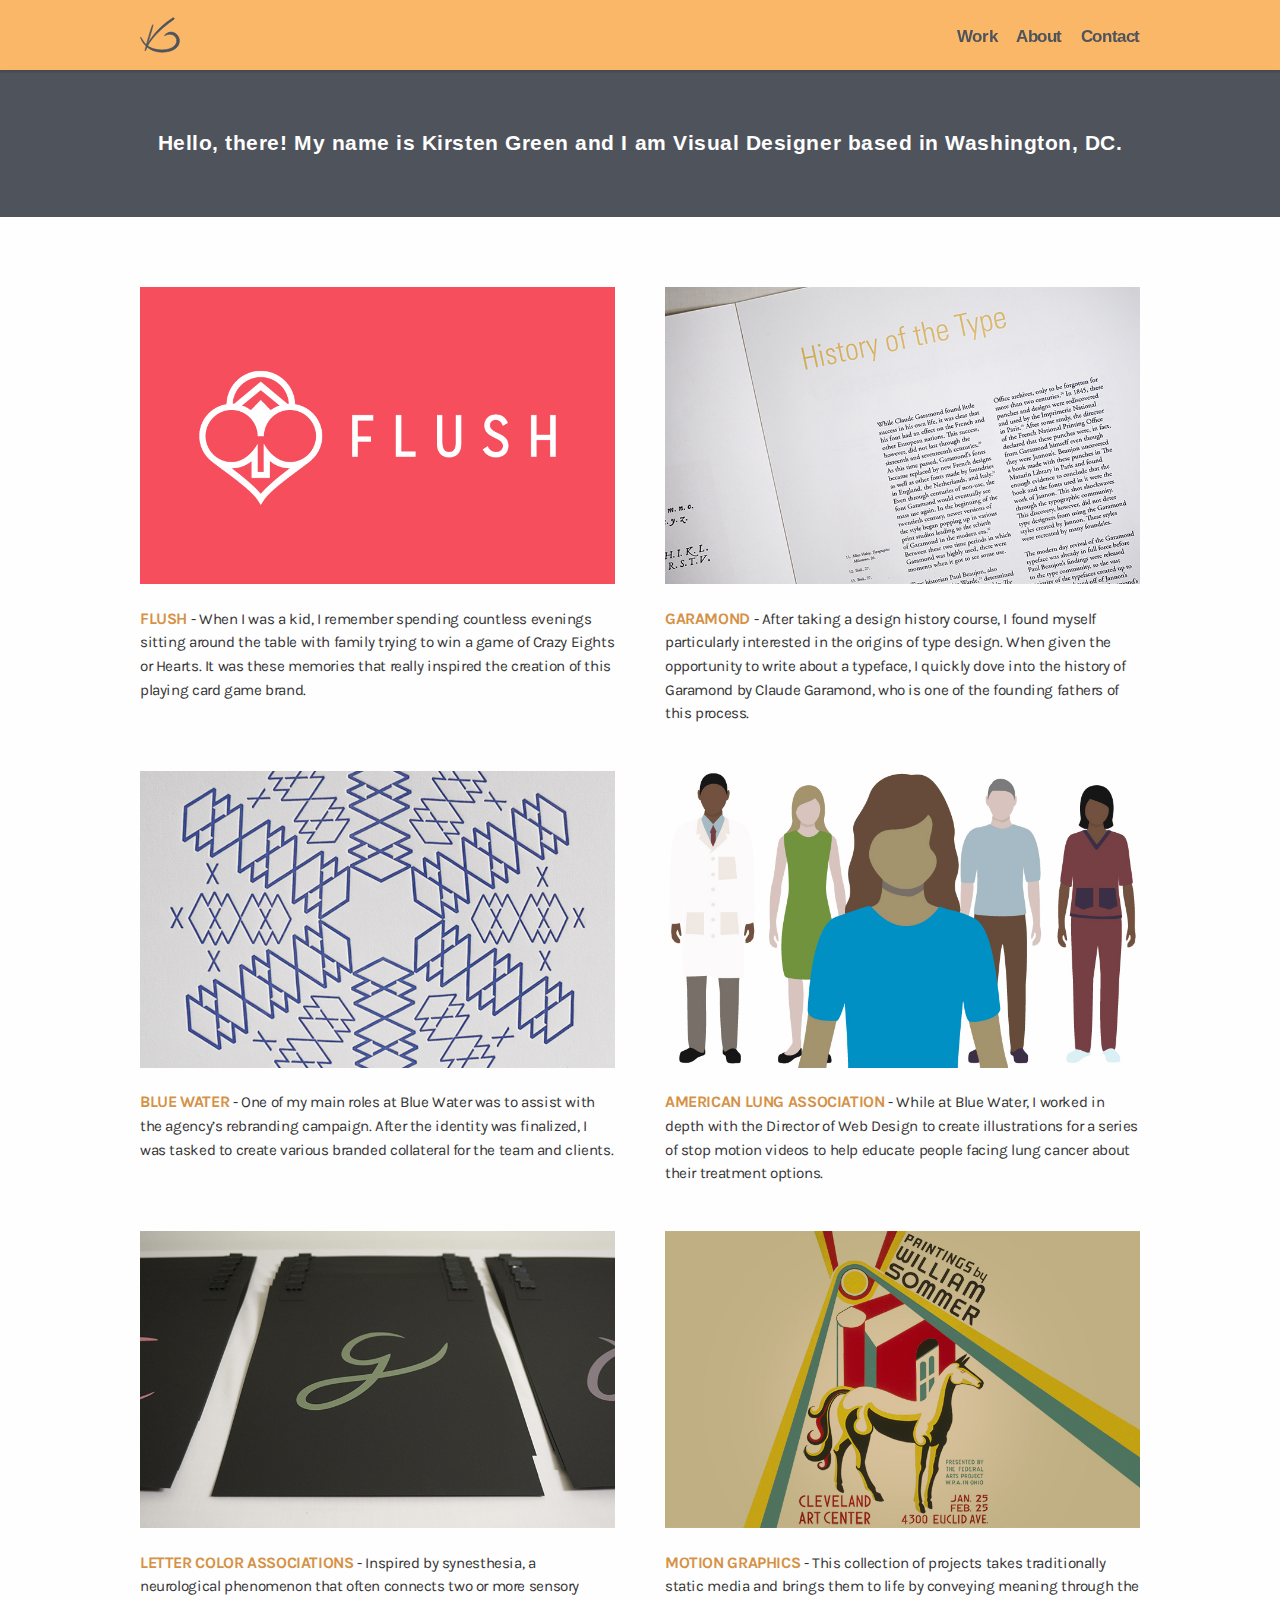
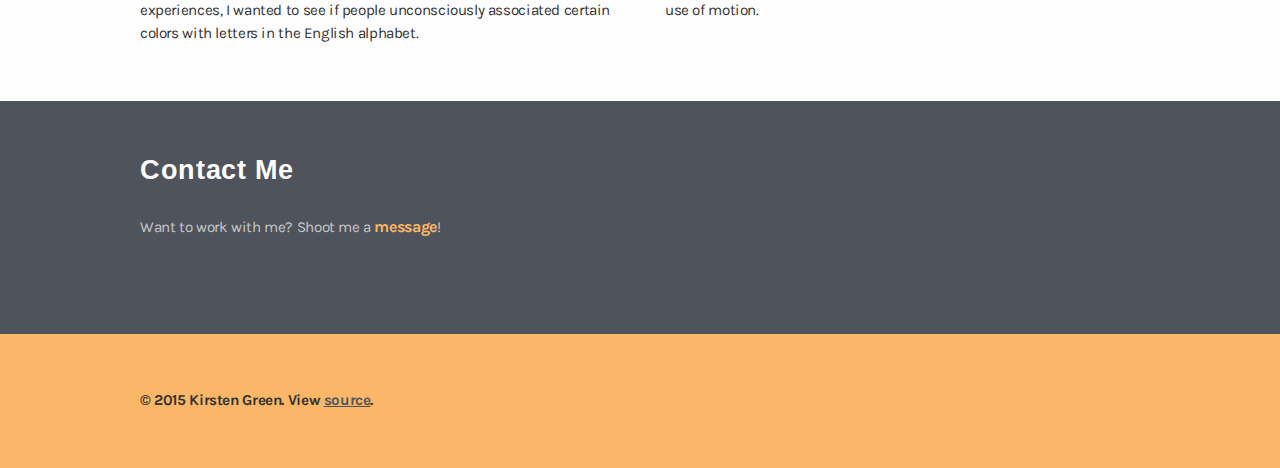
==== commit adf4ae70: "update: 04/28/15" ====
--- a/index.html
+++ b/index.html
@@ -9,7 +9,6 @@
         <link rel="icon" type="image/png" href="img/favicon.png">
         <link rel="stylesheet" href="css/normalize.min.css">
         <link rel="stylesheet" href="css/main.css">
-        <link rel="stylesheet" href="//maxcdn.bootstrapcdn.com/font-awesome/4.3.0/css/font-awesome.min.css">
         <link rel="stylesheet" href="http://code.ionicframework.com/ionicons/2.0.1/css/ionicons.min.css">
         <script>
             (function(i,s,o,g,r,a,m){i['GoogleAnalyticsObject']=r;i[r]=i[r]||function(){
@@ -101,7 +100,7 @@
         <footer>
             <div class="gold-bg">
                 <div class="container footer group">
-                    <p><span class="bold">&#169; 2015 Kirsten Green</span></p>
+                    <p><span class="bold">&#169; 2015 Kirsten Green. View <a href="https://github.com/kirstengreen/portfolio-2015" target="_blank">source</a>.</span></p>
                 </div>
             </div>    
         </footer>
--- a/css/main.css
+++ b/css/main.css
@@ -169,26 +169,29 @@
 }
 
 
-/* HEADER LINKS*/
-
-
-.nav li a {
+/* HEADER AND FOOTER LINKS*/
+
+
+.nav li a, .footer a {
     color: rgb(79, 83, 91);
     font-size: 1em;
 }
 
-.nav li a:visited {
+.nav li a:visited, .footer a:visted {
     color: rgb(79, 83, 91);
 }
 
-.nav li a:hover {
+.nav li a:hover, .footer a:hover {
     color: rgba(254, 254, 254, .9);
 }
 
-.nav li a:active {
+.nav li a:active, .footer a:active {
     color: rgb(79, 83, 91);
 }
 
+.footer a {
+    text-decoration: underline;
+}
 
 /* BLUE BACKGROUND LINKS*/
 
